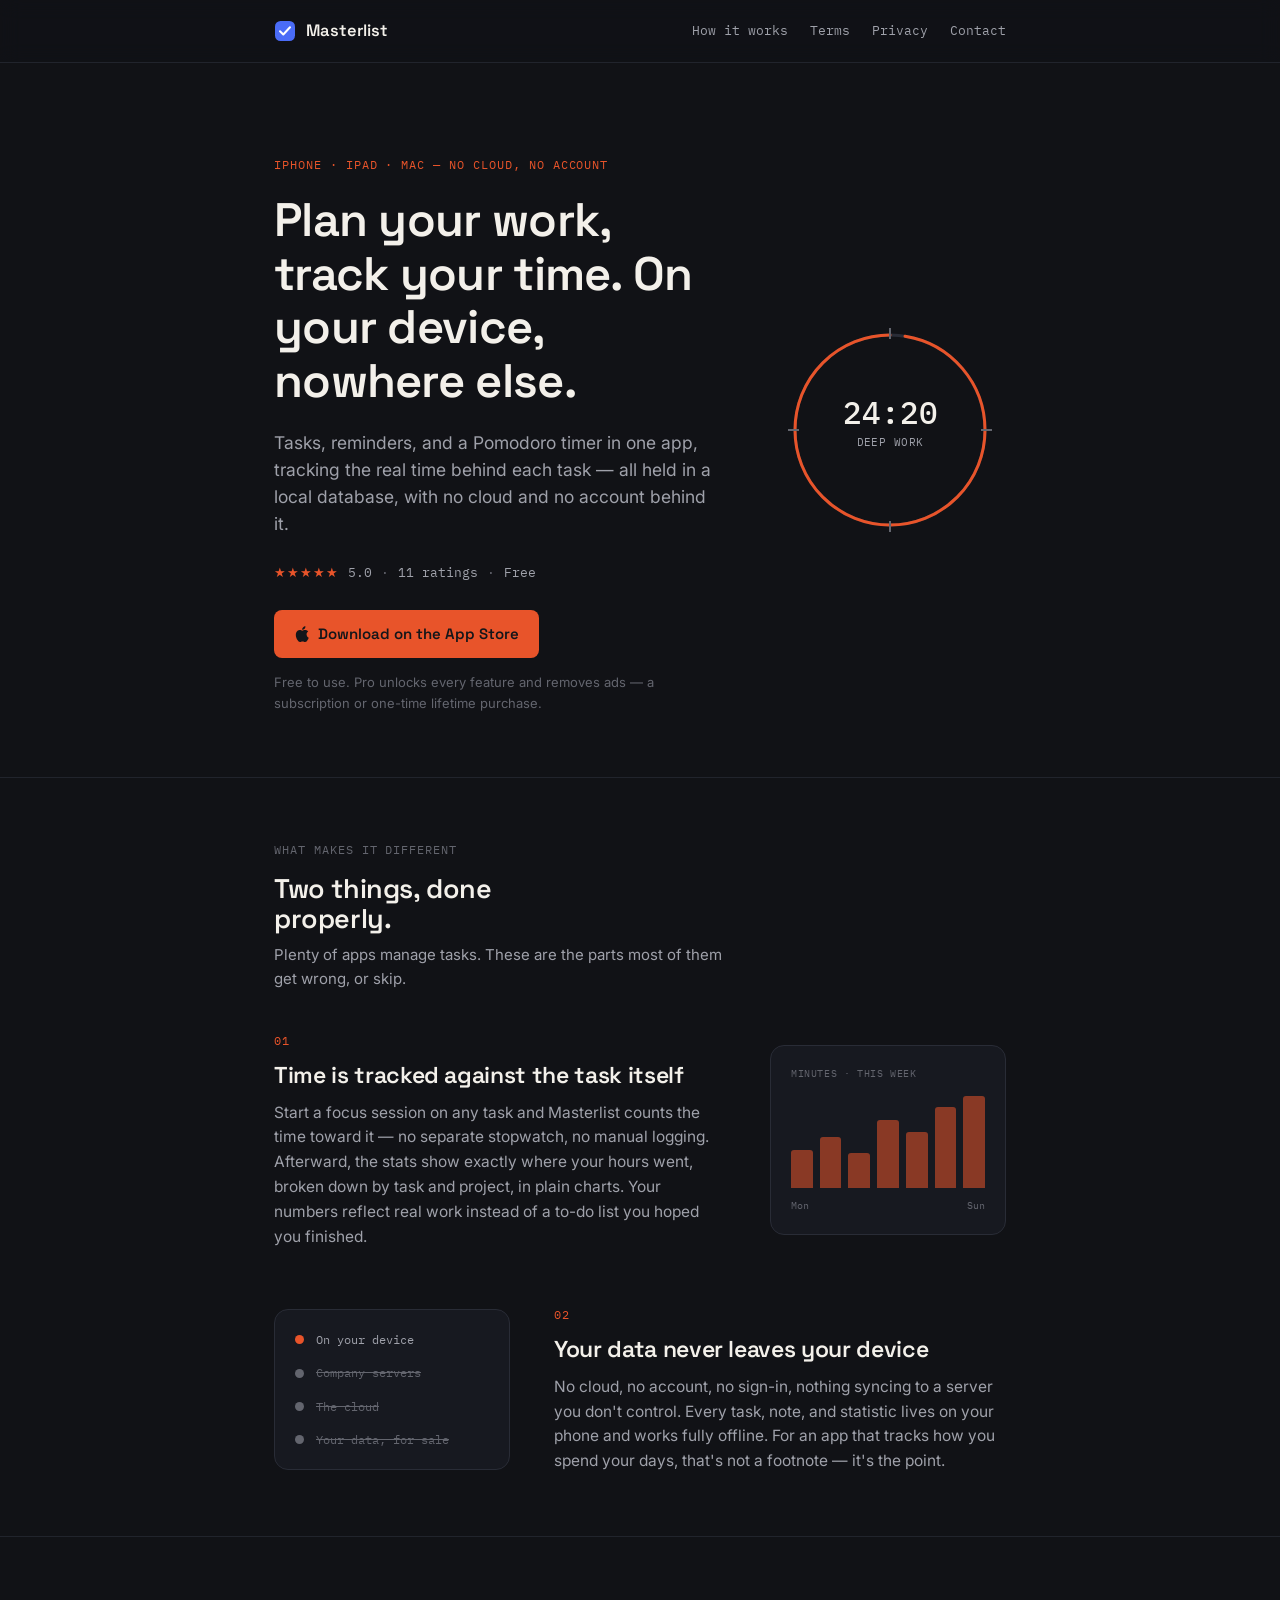
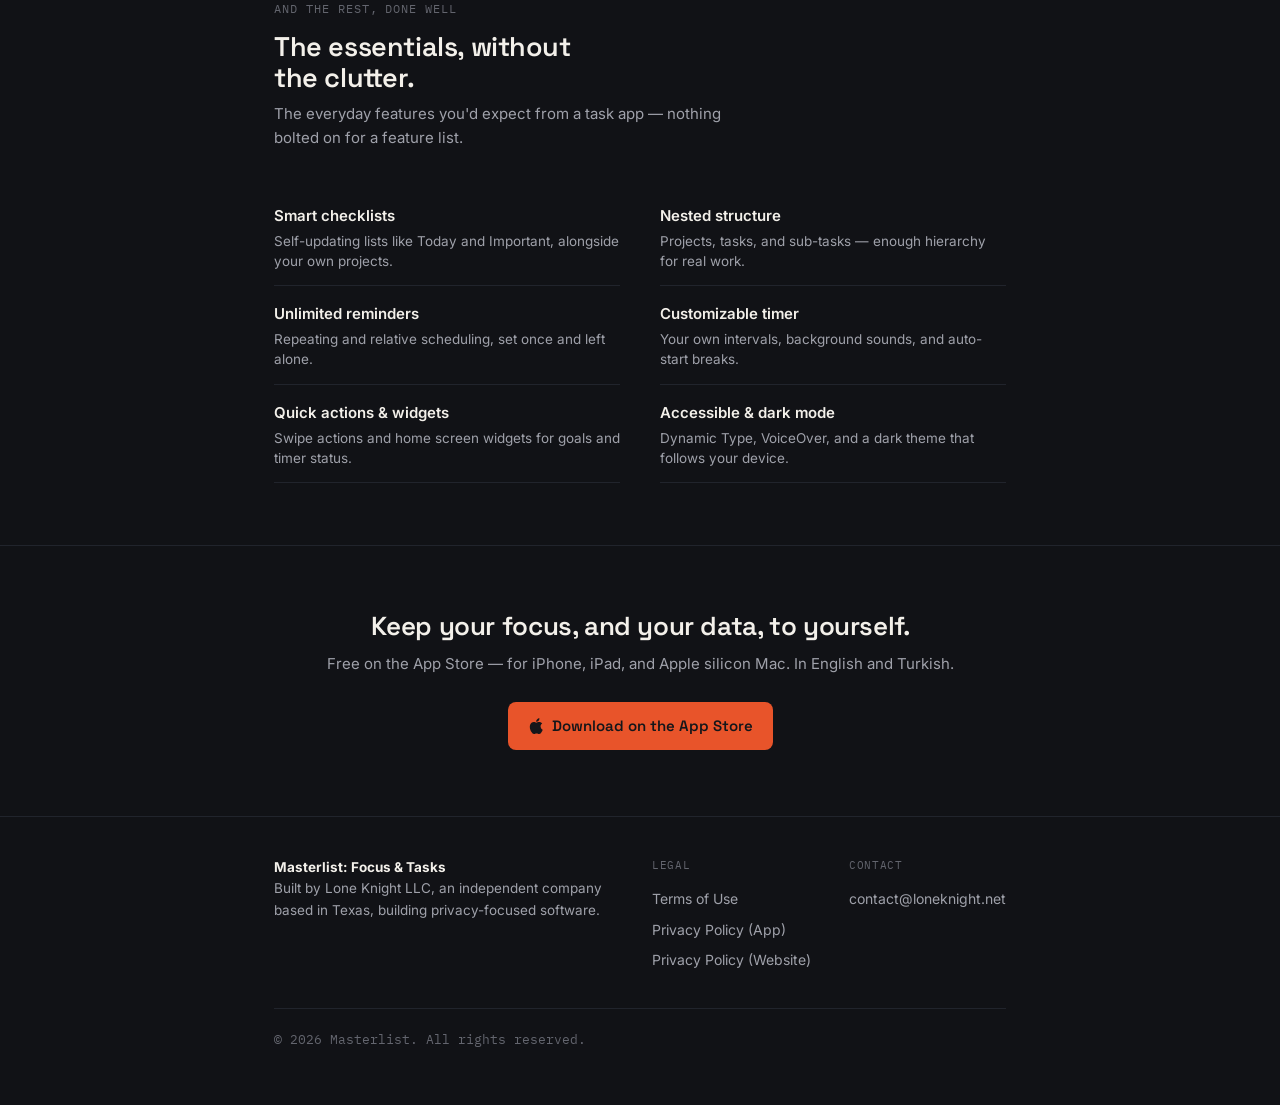
==== index.html @ 2f540fb7 "Initial commit" ====
<!doctype html>
<html lang="en">
<head>
<meta charset="utf-8">
<meta name="viewport" content="width=device-width, initial-scale=1">
<title>Masterlist — Tasks, focus timer, and time tracking, kept on your device</title>
<meta name="description" content="Tasks, reminders, and a Pomodoro timer in one app for iPhone, iPad, and Mac. Tracks the time behind each task, and stores everything in a local database on your device — no cloud, no account.">
<link rel="stylesheet" href="styles.css">
<link rel="icon" href="data:,">
</head>
<body>

<header class="hd">
  <div class="wrap">
    <a href="index.html" class="brand">
      <svg class="brand-mark" viewBox="0 0 22 22" fill="none">
        <rect x="1" y="1" width="20" height="20" rx="5.5" fill="#4a6cf7"/>
        <path d="M6 11.2L9.3 14.5L16 7.2" stroke="white" stroke-width="2" stroke-linecap="round" stroke-linejoin="round"/>
      </svg>
      Masterlist
    </a>
    <nav class="nav">
      <a href="#how">How it works</a>
      <a href="terms-of-use.html">Terms</a>
      <a href="privacy-policy-app.html">Privacy</a>
      <a href="mailto:contact@loneknight.net">Contact</a>
    </nav>
  </div>
</header>

<main>

  <!-- HERO -->
  <section class="hero">
    <div class="wrap hero-grid">
      <div class="hero-copy">
        <div class="eyebrow">iPhone · iPad · Mac — no cloud, no account</div>
        <h1 class="title">Plan your work, track your time. On your device, nowhere else.</h1>
        <p class="lede">Tasks, reminders, and a Pomodoro timer in one app, tracking the real time behind each task — all held in a local database, with no cloud and no account behind it.</p>
        <div class="rating">
          <span class="stars">★★★★★</span>
          <span>5.0</span><span class="sep">·</span>
          <span>11 ratings</span><span class="sep">·</span>
          <span>Free</span>
        </div>
        <a class="btn" href="https://apps.apple.com/us/app/masterlist-focus-tasks/id1486131008?platform=iphone">
          <svg width="15" height="18" viewBox="0 0 15 18" fill="currentColor"><path d="M12.5 9.6c0-2 1.6-3 1.7-3-.9-1.4-2.4-1.5-2.9-1.6-1.2-.1-2.4.7-3 .7-.6 0-1.6-.7-2.6-.7C4.4 5 3.2 5.7 2.5 7c-1.4 2.4-.4 6 1 8 .7 1 1.5 2 2.5 2 1 0 1.4-.6 2.6-.6 1.2 0 1.5.6 2.6.6 1.1 0 1.8-1 2.4-2 .8-1.1 1.1-2.2 1.1-2.3-.1 0-2.1-.8-2.1-3.1zM10.6 3.8c.5-.7.9-1.6.8-2.6-.8 0-1.8.6-2.4 1.2-.5.6-1 1.5-.8 2.4.9.1 1.8-.4 2.4-1z"/></svg>
          Download on the App Store
        </a>
        <p class="hero-fine">Free to use. Pro unlocks every feature and removes ads — a subscription or one-time lifetime purchase.</p>
      </div>

      <div class="dial-wrap">
        <svg class="dial" viewBox="0 0 232 232" role="img" aria-label="A focus timer counting down on the task 'Deep work', its ring depleting as time runs out">
          <circle class="dial-track" cx="116" cy="116" r="95"/>
          <circle class="dial-arc" id="dialArc" cx="116" cy="116" r="95"/>
          <g class="dial-tick">
            <line x1="116" y1="14" x2="116" y2="25"/>
            <line x1="218" y1="116" x2="207" y2="116"/>
            <line x1="116" y1="218" x2="116" y2="207"/>
            <line x1="14" y1="116" x2="25" y2="116"/>
          </g>
          <text x="116" y="110" text-anchor="middle" class="dial-time" id="dialTime">25:00</text>
          <text x="116" y="132" text-anchor="middle" class="dial-task">DEEP WORK</text>
        </svg>
      </div>
    </div>
  </section>

  <!-- THE TWO PILLARS -->
  <section class="sec" id="how">
    <div class="wrap">
      <div class="kicker">What makes it different</div>
      <h2 class="sec-title">Two things, done properly.</h2>
      <p class="sec-sub">Plenty of apps manage tasks. These are the parts most of them get wrong, or skip.</p>

      <div class="pillar">
        <div class="pillar-body">
          <div class="pillar-index">01</div>
          <h3>Time is tracked against the task itself</h3>
          <p>Start a focus session on any task and Masterlist counts the time toward it — no separate stopwatch, no manual logging. Afterward, the stats show exactly where your hours went, broken down by task and project, in plain charts. Your numbers reflect real work instead of a to-do list you hoped you finished.</p>
        </div>
        <div class="pillar-art" aria-hidden="true">
          <div class="chart-cap">Minutes · this week</div>
          <div class="bars">
            <span style="height:42%"></span>
            <span style="height:56%"></span>
            <span style="height:38%"></span>
            <span style="height:74%"></span>
            <span style="height:61%"></span>
            <span style="height:88%"></span>
            <span style="height:100%"></span>
          </div>
          <div class="chart-foot"><span>Mon</span><span>Sun</span></div>
        </div>
      </div>

      <div class="pillar flip">
        <div class="pillar-body">
          <div class="pillar-index">02</div>
          <h3>Your data never leaves your device</h3>
          <p>No cloud, no account, no sign-in, nothing syncing to a server you don't control. Every task, note, and statistic lives on your phone and works fully offline. For an app that tracks how you spend your days, that's not a footnote — it's the point.</p>
        </div>
        <div class="pillar-art" aria-hidden="true">
          <div class="priv-art">
            <div class="priv-row on">
              <span class="priv-dot"></span>
              <span class="lbl">On your device</span>
            </div>
            <div class="priv-row off">
              <span class="priv-dot"></span>
              <span class="lbl">Company servers</span>
            </div>
            <div class="priv-row off">
              <span class="priv-dot"></span>
              <span class="lbl">The cloud</span>
            </div>
            <div class="priv-row off">
              <span class="priv-dot"></span>
              <span class="lbl">Your data, for sale</span>
            </div>
          </div>
        </div>
      </div>
    </div>
  </section>

  <!-- EVERYTHING ELSE -->
  <section class="sec">
    <div class="wrap">
      <div class="kicker">And the rest, done well</div>
      <h2 class="sec-title">The essentials, without the clutter.</h2>
      <p class="sec-sub">The everyday features you'd expect from a task app — nothing bolted on for a feature list.</p>

      <div class="rest">
        <div class="rest-item">
          <h4>Smart checklists</h4>
          <p>Self-updating lists like Today and Important, alongside your own projects.</p>
        </div>
        <div class="rest-item">
          <h4>Nested structure</h4>
          <p>Projects, tasks, and sub-tasks — enough hierarchy for real work.</p>
        </div>
        <div class="rest-item">
          <h4>Unlimited reminders</h4>
          <p>Repeating and relative scheduling, set once and left alone.</p>
        </div>
        <div class="rest-item">
          <h4>Customizable timer</h4>
          <p>Your own intervals, background sounds, and auto-start breaks.</p>
        </div>
        <div class="rest-item">
          <h4>Quick actions &amp; widgets</h4>
          <p>Swipe actions and home screen widgets for goals and timer status.</p>
        </div>
        <div class="rest-item">
          <h4>Accessible &amp; dark mode</h4>
          <p>Dynamic Type, VoiceOver, and a dark theme that follows your device.</p>
        </div>
      </div>
    </div>
  </section>

  <!-- DOWNLOAD -->
  <section class="cta">
    <div class="wrap">
      <h2>Keep your focus, and your data, to yourself.</h2>
      <p>Free on the App Store — for iPhone, iPad, and Apple silicon Mac. In English and Turkish.</p>
      <a class="btn" href="https://apps.apple.com/us/app/masterlist-focus-tasks/id1486131008?platform=iphone">
        <svg width="15" height="18" viewBox="0 0 15 18" fill="currentColor"><path d="M12.5 9.6c0-2 1.6-3 1.7-3-.9-1.4-2.4-1.5-2.9-1.6-1.2-.1-2.4.7-3 .7-.6 0-1.6-.7-2.6-.7C4.4 5 3.2 5.7 2.5 7c-1.4 2.4-.4 6 1 8 .7 1 1.5 2 2.5 2 1 0 1.4-.6 2.6-.6 1.2 0 1.5.6 2.6.6 1.1 0 1.8-1 2.4-2 .8-1.1 1.1-2.2 1.1-2.3-.1 0-2.1-.8-2.1-3.1zM10.6 3.8c.5-.7.9-1.6.8-2.6-.8 0-1.8.6-2.4 1.2-.5.6-1 1.5-.8 2.4.9.1 1.8-.4 2.4-1z"/></svg>
        Download on the App Store
      </a>
    </div>
  </section>

</main>

<footer class="ft">
  <div class="wrap">
    <div class="ft-grid">
      <div class="ft-about">
        <strong style="color:var(--text)">Masterlist: Focus &amp; Tasks</strong><br>
        Built by Lone Knight LLC, an independent company based in Texas, building privacy-focused software.
      </div>
      <div class="ft-col">
        <span class="lbl">Legal</span>
        <a href="terms-of-use.html">Terms of Use</a>
        <a href="privacy-policy-app.html">Privacy Policy (App)</a>
        <a href="privacy-policy-website.html">Privacy Policy (Website)</a>
      </div>
      <div class="ft-col">
        <span class="lbl">Contact</span>
        <a href="mailto:contact@loneknight.net">contact@loneknight.net</a>
      </div>
    </div>
    <div class="ft-bottom">© 2026 Masterlist. All rights reserved.</div>
  </div>
</footer>

<script>
(function () {
  var timeEl = document.getElementById('dialTime');
  var arcEl  = document.getElementById('dialArc');
  if (!timeEl || !arcEl) return;

  var C = 2 * Math.PI * 95;   // ring circumference (~596.9)
  var TOTAL = 25 * 60;        // a real 25:00 Pomodoro session
  var SPEED = 25;             // demo runs faster than real time so the ring visibly moves
  var reduce = window.matchMedia && window.matchMedia('(prefers-reduced-motion: reduce)').matches;

  function paint(remaining) {
    var r = Math.max(0, remaining);
    var m = Math.floor(r / 60);
    var s = Math.ceil(r % 60);
    if (s === 60) { s = 0; m += 1; }
    timeEl.textContent = m + ':' + (s < 10 ? '0' : '') + s;
    var arcLen = C * (r / TOTAL);            // remaining time = length of the red arc
    arcEl.style.strokeDasharray = arcLen.toFixed(1) + ' ' + C.toFixed(1);
  }

  // Reduced-motion: hold one correct, consistent frame and stop.
  if (reduce) { paint(TOTAL); return; }

  var start = null;
  function tick(now) {
    if (start === null) start = now;
    var elapsed = ((now - start) / 1000) * SPEED;
    if (elapsed >= TOTAL) { start = now; elapsed = 0; }   // loop into a fresh session
    paint(TOTAL - elapsed);
    requestAnimationFrame(tick);
  }
  requestAnimationFrame(tick);
})();
</script>

</body>
</html>
---- styles.css ----
/* ===========================================================
   Masterlist — landing site
   Concept: a focus instrument. Dark, quiet, precise.
   One accent (tomato — the color of the app's own stat charts
   and of the Pomodoro tomato). Monospace is reserved for
   measured things: times, counts, labels.
   =========================================================== */

@import url('https://fonts.googleapis.com/css2?family=Space+Grotesk:wght@400;500;600;700&family=Inter:wght@400;500;600&family=IBM+Plex+Mono:wght@400;500&display=swap');

:root {
  --bg: #111216;
  --bg-1: #171920;
  --bg-2: #1e212a;
  --line: #292c36;
  --line-soft: #21242c;

  --text: #f3f0ea;
  --dim: #9fa1aa;
  --faint: #63656e;

  --accent: #e8542a;      /* tomato */
  --accent-hi: #ff6a3d;
  --accent-soft: rgba(232,84,42,0.10);
  --icon-blue: #4a6cf7;   /* factual app-icon color, used only in the mark */

  --display: 'Space Grotesk', sans-serif;
  --body: 'Inter', sans-serif;
  --mono: 'IBM Plex Mono', monospace;

  --w: 780px;
}

* { box-sizing: border-box; }

html { scroll-behavior: smooth; }
@media (prefers-reduced-motion: reduce) {
  html { scroll-behavior: auto; }
  * { animation: none !important; transition: none !important; }
}

body {
  margin: 0;
  background: var(--bg);
  color: var(--text);
  font-family: var(--body);
  font-size: 16px;
  line-height: 1.6;
  -webkit-font-smoothing: antialiased;
}

a { color: var(--accent); text-decoration: none; }
a:hover { text-decoration: underline; }
a:focus-visible, button:focus-visible {
  outline: 2px solid var(--accent);
  outline-offset: 3px;
  border-radius: 2px;
}

h1, h2, h3 {
  font-family: var(--display);
  font-weight: 600;
  line-height: 1.14;
  letter-spacing: -0.015em;
  margin: 0;
}

.wrap { max-width: var(--w); margin: 0 auto; padding: 0 24px; }
.mono { font-family: var(--mono); }

/* ---------- header ---------- */

.hd {
  position: sticky; top: 0; z-index: 20;
  background: rgba(17,18,22,0.82);
  backdrop-filter: blur(10px);
  border-bottom: 1px solid var(--line-soft);
}
.hd .wrap { display: flex; align-items: center; justify-content: space-between; height: 62px; }

.brand {
  display: flex; align-items: center; gap: 10px;
  color: var(--text); font-family: var(--display);
  font-weight: 600; font-size: 16.5px;
}
.brand:hover { text-decoration: none; }
.brand-mark { width: 22px; height: 22px; flex-shrink: 0; }

.nav { display: flex; gap: 22px; }
.nav a {
  color: var(--dim); font-size: 13px; font-family: var(--mono);
}
.nav a:hover { color: var(--text); text-decoration: none; }

/* ---------- buttons ---------- */

.btn {
  display: inline-flex; align-items: center; gap: 9px;
  background: var(--accent); color: #14161a;
  font-family: var(--display); font-weight: 600; font-size: 15px;
  padding: 12px 20px; border-radius: 8px;
  transition: background .15s ease, transform .15s ease;
}
.btn:hover { background: var(--accent-hi); text-decoration: none; transform: translateY(-1px); }
.btn svg { display: block; }

/* ---------- hero ---------- */

.hero { padding: 92px 0 64px; }
.hero-grid { display: flex; align-items: center; gap: 52px; }
.hero-copy { flex: 1 1 340px; }

.eyebrow {
  font-family: var(--mono); font-size: 12px;
  letter-spacing: .08em; text-transform: uppercase;
  color: var(--accent); margin-bottom: 20px;
}

h1.title {
  font-size: clamp(32px, 5.2vw, 47px);
  margin-bottom: 20px;
}

.lede {
  color: var(--dim); font-size: 17.5px; line-height: 1.55;
  max-width: 44ch; margin: 0 0 26px;
}

.rating {
  display: flex; align-items: center; gap: 9px;
  font-family: var(--mono); font-size: 13px; color: var(--dim);
  margin-bottom: 26px;
}
.rating .stars { color: var(--accent); letter-spacing: 1px; }
.rating .sep { color: var(--faint); }

.hero-fine { color: var(--faint); font-size: 13px; margin: 14px 0 0; }

/* hero signature: the focus dial */
.dial-wrap { flex: 0 0 auto; width: 232px; }
.dial { width: 232px; height: 232px; }
.dial-track { fill: none; stroke: var(--line); stroke-width: 3; }
.dial-arc {
  fill: none; stroke: var(--accent); stroke-width: 3; stroke-linecap: round;
  transform-origin: 116px 116px; transform: rotate(90deg) scale(-1, 1);
  stroke-dasharray: 596.9 596.9;
}
.dial-tick { stroke: var(--faint); stroke-width: 2; }
.dial-time { font-family: var(--mono); fill: var(--text); font-size: 31px; font-weight: 500; }
.dial-task { font-family: var(--mono); fill: var(--dim); font-size: 10.5px; letter-spacing: .04em; }

/* ---------- section shell ---------- */

.sec { padding: 62px 0; border-top: 1px solid var(--line-soft); }

.kicker {
  font-family: var(--mono); font-size: 12px;
  letter-spacing: .08em; text-transform: uppercase;
  color: var(--faint); margin-bottom: 14px;
}
.sec > .wrap > h2.sec-title {
  font-size: 27px; max-width: 20ch; margin-bottom: 8px;
}
.sec-sub { color: var(--dim); font-size: 15px; max-width: 52ch; margin: 0 0 40px; }

/* ---------- the two pillars ---------- */

.pillar { display: flex; gap: 44px; align-items: center; }
.pillar + .pillar { margin-top: 56px; }
.pillar.flip { flex-direction: row-reverse; }

.pillar-body { flex: 1 1 320px; }
.pillar-index {
  font-family: var(--mono); font-size: 12px; color: var(--accent);
  letter-spacing: .1em; margin-bottom: 12px;
}
.pillar h3 { font-size: 23px; margin-bottom: 12px; }
.pillar p { color: var(--dim); font-size: 15.5px; margin: 0; }

.pillar-art {
  flex: 0 0 236px; width: 236px;
  background: var(--bg-1); border: 1px solid var(--line);
  border-radius: 14px; padding: 20px;
}

/* mini bar chart art */
.chart-cap {
  font-family: var(--mono); font-size: 10px; color: var(--faint);
  letter-spacing: .06em; text-transform: uppercase; margin-bottom: 14px;
}
.bars { display: flex; align-items: flex-end; gap: 7px; height: 92px; }
.bars span {
  flex: 1; background: var(--accent); border-radius: 3px 3px 0 0;
  opacity: .55; transition: opacity .2s ease;
}
.pillar-art:hover .bars span { opacity: .9; }
.chart-foot {
  display: flex; justify-content: space-between;
  font-family: var(--mono); font-size: 10px; color: var(--faint);
  margin-top: 10px;
}

/* privacy art: device holds data, cloud is struck */
.priv-art { display: flex; flex-direction: column; gap: 14px; align-items: center; }
.priv-row {
  display: flex; align-items: center; gap: 12px; width: 100%;
  font-family: var(--mono); font-size: 12px;
}
.priv-row .lbl { color: var(--dim); }
.priv-row.on .dot { background: var(--accent); }
.priv-row.off .lbl { color: var(--faint); text-decoration: line-through; }
.priv-dot { width: 9px; height: 9px; border-radius: 50%; background: var(--faint); flex-shrink: 0; }
.priv-row.on .priv-dot { background: var(--accent); }
.priv-glyph { flex-shrink: 0; }

/* ---------- everything else grid ---------- */

.rest {
  display: grid; grid-template-columns: 1fr 1fr;
  gap: 2px 40px;
}
.rest-item { padding: 14px 0; border-bottom: 1px solid var(--line-soft); }
.rest-item h4 {
  font-family: var(--body); font-weight: 600; font-size: 15px;
  margin: 0 0 3px; color: var(--text);
}
.rest-item p { margin: 0; color: var(--dim); font-size: 13.5px; line-height: 1.5; }

/* ---------- download band ---------- */

.cta { padding: 66px 0; border-top: 1px solid var(--line-soft); text-align: center; }
.cta h2 { font-size: 26px; margin-bottom: 10px; }
.cta p { color: var(--dim); font-size: 15px; margin: 0 0 26px; }

/* ---------- footer ---------- */

.ft { border-top: 1px solid var(--line-soft); padding: 40px 0 56px; }
.ft-grid { display: flex; flex-wrap: wrap; gap: 32px; justify-content: space-between; }
.ft-about { max-width: 340px; color: var(--dim); font-size: 13.5px; }
.ft-col { display: flex; flex-direction: column; gap: 8px; }
.ft-col .lbl {
  font-family: var(--mono); font-size: 11px; text-transform: uppercase;
  letter-spacing: .06em; color: var(--faint); margin-bottom: 6px;
}
.ft-col a { color: var(--dim); font-size: 14px; }
.ft-col a:hover { color: var(--text); }
.ft-bottom {
  margin-top: 36px; padding-top: 20px; border-top: 1px solid var(--line-soft);
  color: var(--faint); font-size: 12.5px; font-family: var(--mono);
}

/* ---------- legal pages ---------- */

.legal main { padding: 60px 0 80px; }
.legal .updated { font-family: var(--mono); color: var(--faint); font-size: 13px; margin-bottom: 8px; }
.legal h1 { font-size: 30px; margin-bottom: 28px; }
.legal h2 { font-size: 18px; margin: 34px 0 12px; }
.legal p, .legal li { color: var(--dim); font-size: 15px; line-height: 1.7; }
.legal ul { padding-left: 20px; }
.legal a { text-decoration: underline; }
.legal code {
  font-family: var(--mono); font-size: 13px;
  background: var(--bg-2); padding: 1px 5px; border-radius: 4px; color: var(--text);
}
.back {
  display: inline-flex; align-items: center; gap: 6px;
  font-family: var(--mono); font-size: 13px; color: var(--dim); margin-bottom: 30px;
}
.back:hover { color: var(--accent); text-decoration: none; }

/* ---------- responsive ---------- */

@media (max-width: 720px) {
  .nav { display: none; }
  .hero { padding: 64px 0 48px; }
  .hero-grid { flex-direction: column-reverse; align-items: flex-start; gap: 36px; }
  .dial-wrap, .dial { width: 176px; }
  .dial { height: 176px; }
  .pillar, .pillar.flip { flex-direction: column; align-items: flex-start; gap: 24px; }
  .pillar-art { width: 100%; flex-basis: auto; }
  .rest { grid-template-columns: 1fr; gap: 0; }
}
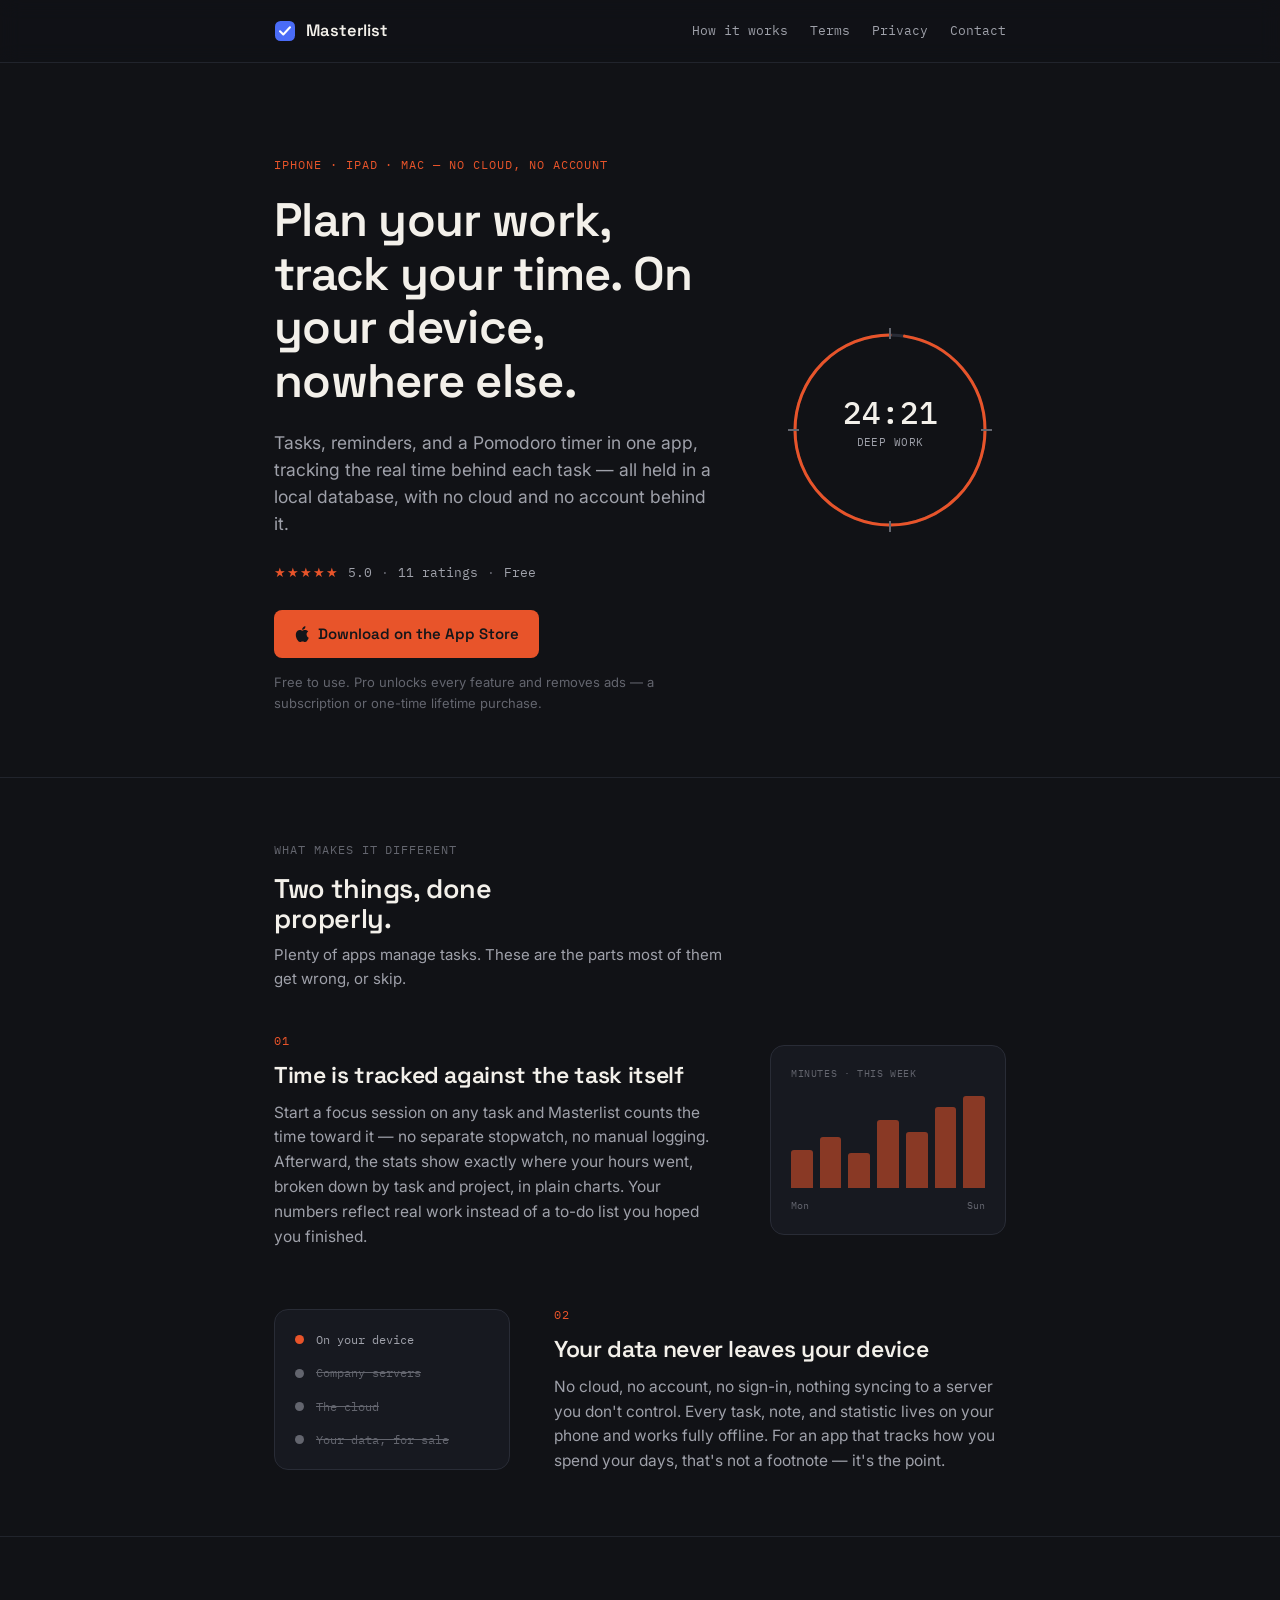
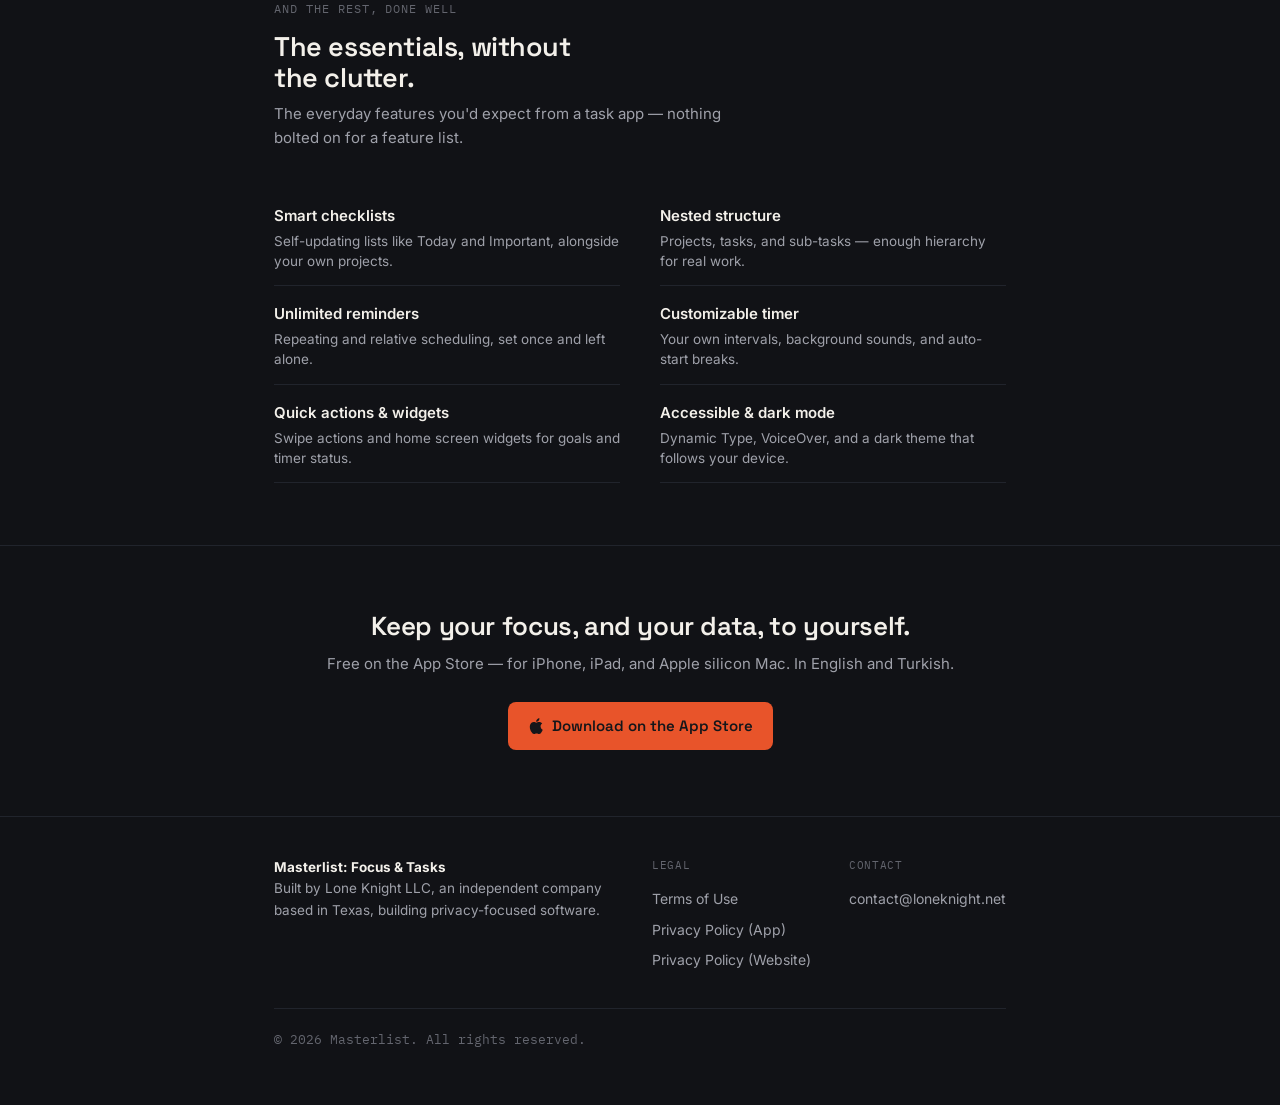
==== commit c87e655b: "Serve each document at its own address /privacy-policy/ is the app's privacy policy and /terms-of-us" ====
--- a/index.html
+++ b/index.html
@@ -5,14 +5,14 @@
 <meta name="viewport" content="width=device-width, initial-scale=1">
 <title>Masterlist — Tasks, focus timer, and time tracking, kept on your device</title>
 <meta name="description" content="Tasks, reminders, and a Pomodoro timer in one app for iPhone, iPad, and Mac. Tracks the time behind each task, and stores everything in a local database on your device — no cloud, no account.">
-<link rel="stylesheet" href="styles.css">
+<link rel="stylesheet" href="/styles.css">
 <link rel="icon" href="data:,">
 </head>
 <body>
 
 <header class="hd">
   <div class="wrap">
-    <a href="index.html" class="brand">
+    <a href="/" class="brand">
       <svg class="brand-mark" viewBox="0 0 22 22" fill="none">
         <rect x="1" y="1" width="20" height="20" rx="5.5" fill="#4a6cf7"/>
         <path d="M6 11.2L9.3 14.5L16 7.2" stroke="white" stroke-width="2" stroke-linecap="round" stroke-linejoin="round"/>
@@ -21,8 +21,8 @@
     </a>
     <nav class="nav">
       <a href="#how">How it works</a>
-      <a href="terms-of-use.html">Terms</a>
-      <a href="privacy-policy-app.html">Privacy</a>
+      <a href="/terms-of-use/">Terms</a>
+      <a href="/privacy-policy/">Privacy</a>
       <a href="mailto:contact@loneknight.net">Contact</a>
     </nav>
   </div>
@@ -184,9 +184,9 @@
       </div>
       <div class="ft-col">
         <span class="lbl">Legal</span>
-        <a href="terms-of-use.html">Terms of Use</a>
-        <a href="privacy-policy-app.html">Privacy Policy (App)</a>
-        <a href="privacy-policy-website.html">Privacy Policy (Website)</a>
+        <a href="/terms-of-use/">Terms of Use</a>
+        <a href="/privacy-policy/">Privacy Policy (App)</a>
+        <a href="/website-privacy-policy/">Privacy Policy (Website)</a>
       </div>
       <div class="ft-col">
         <span class="lbl">Contact</span>
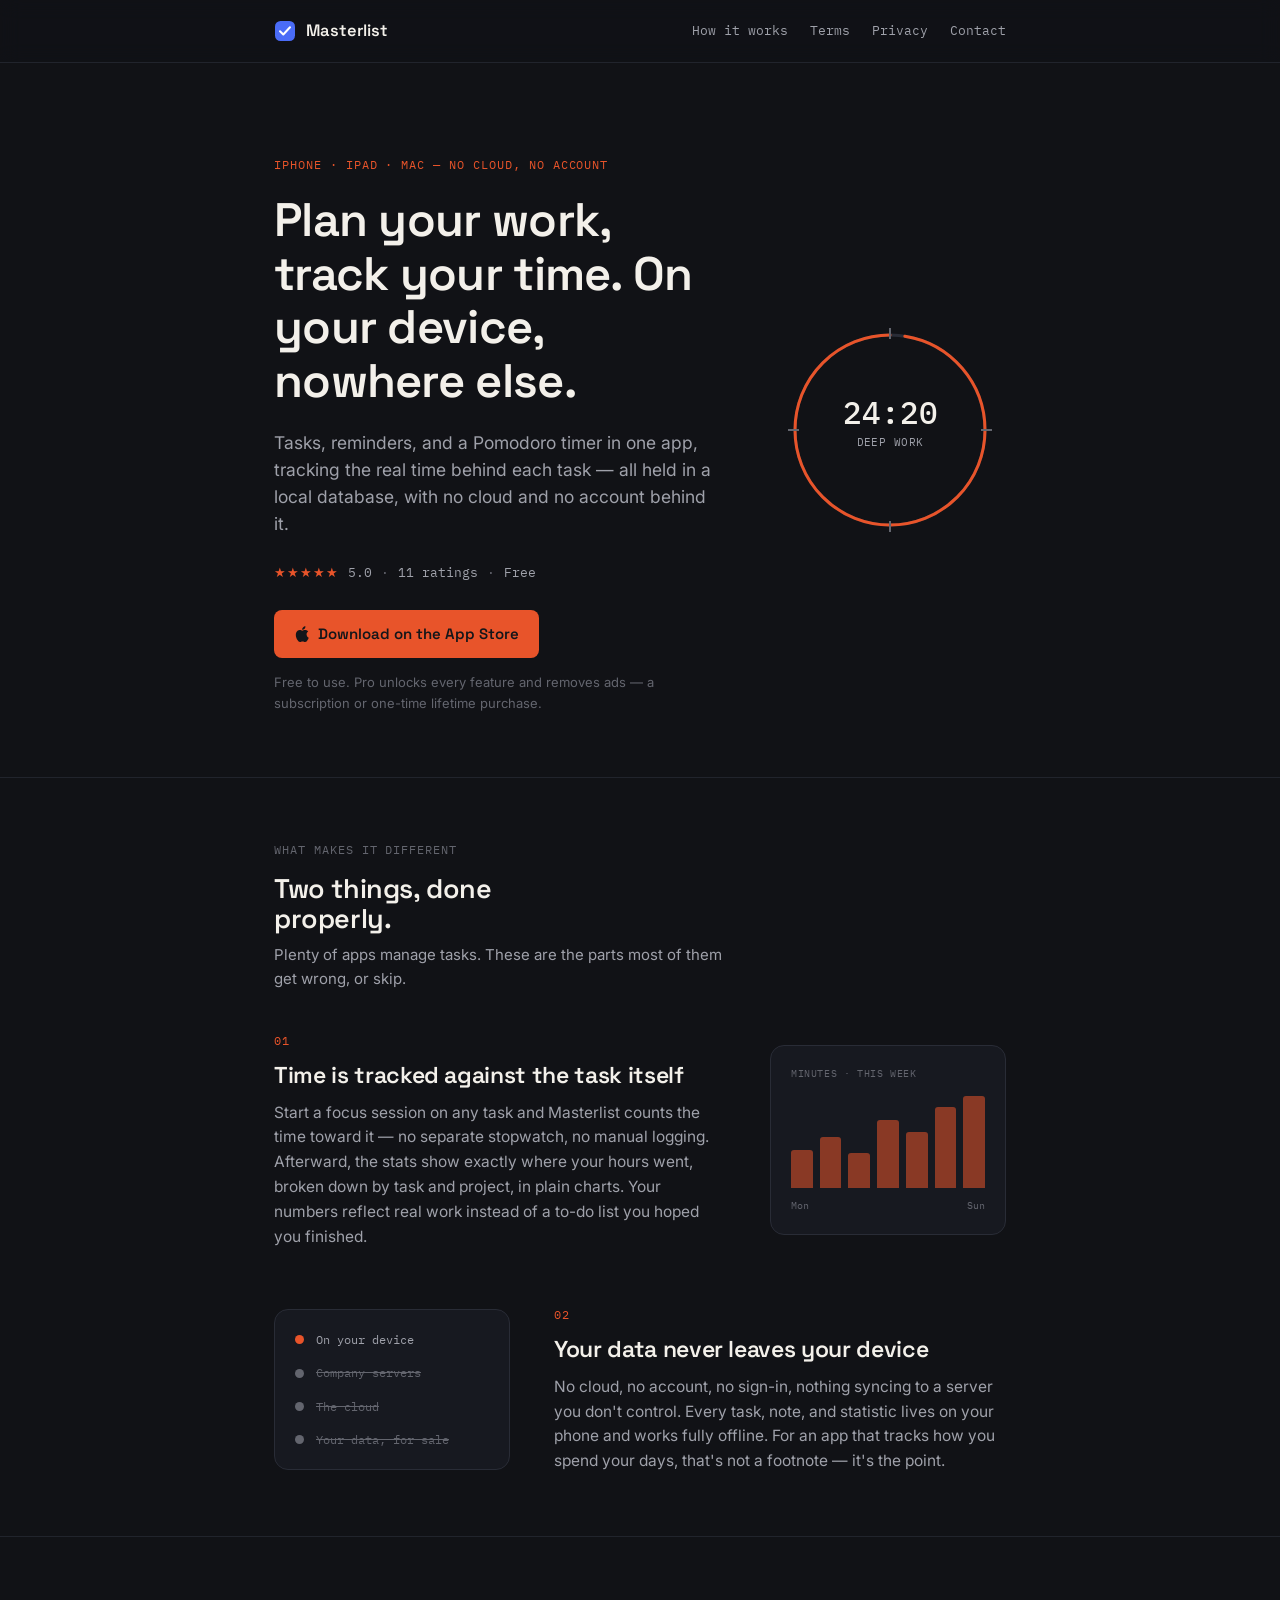
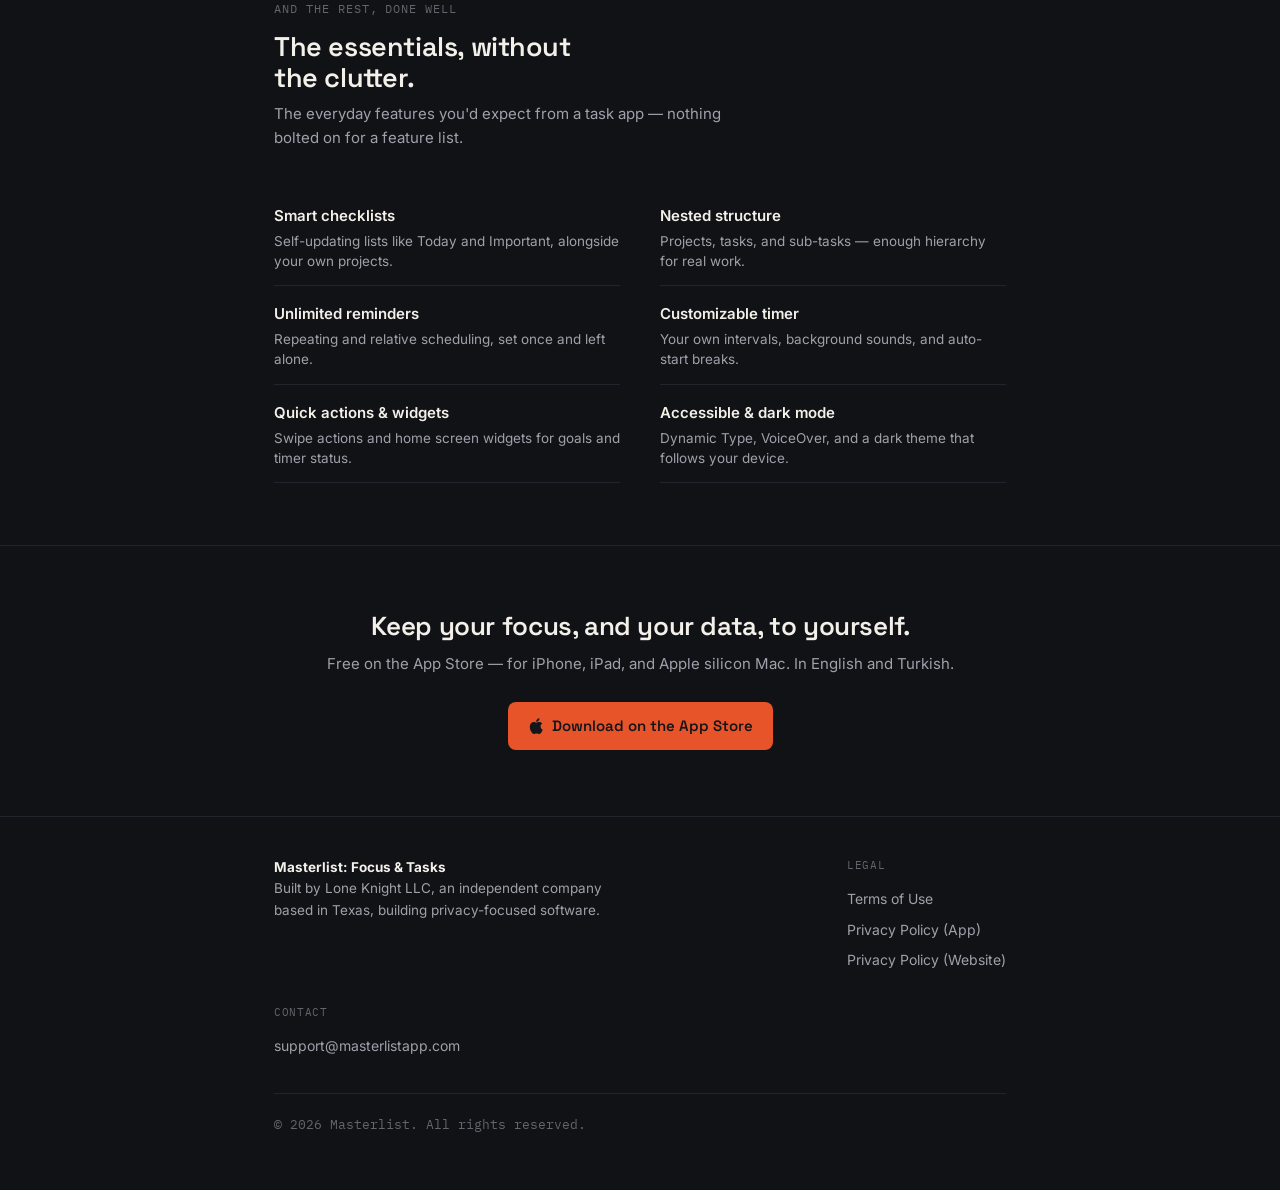
==== commit c87c274d: "Add a contact page and use support@masterlistapp.com" ====
--- a/index.html
+++ b/index.html
@@ -23,7 +23,7 @@
       <a href="#how">How it works</a>
       <a href="/terms-of-use/">Terms</a>
       <a href="/privacy-policy/">Privacy</a>
-      <a href="mailto:contact@loneknight.net">Contact</a>
+      <a href="mailto:support@masterlistapp.com">Contact</a>
     </nav>
   </div>
 </header>
@@ -190,7 +190,7 @@
       </div>
       <div class="ft-col">
         <span class="lbl">Contact</span>
-        <a href="mailto:contact@loneknight.net">contact@loneknight.net</a>
+        <a href="mailto:support@masterlistapp.com">support@masterlistapp.com</a>
       </div>
     </div>
     <div class="ft-bottom">© 2026 Masterlist. All rights reserved.</div>
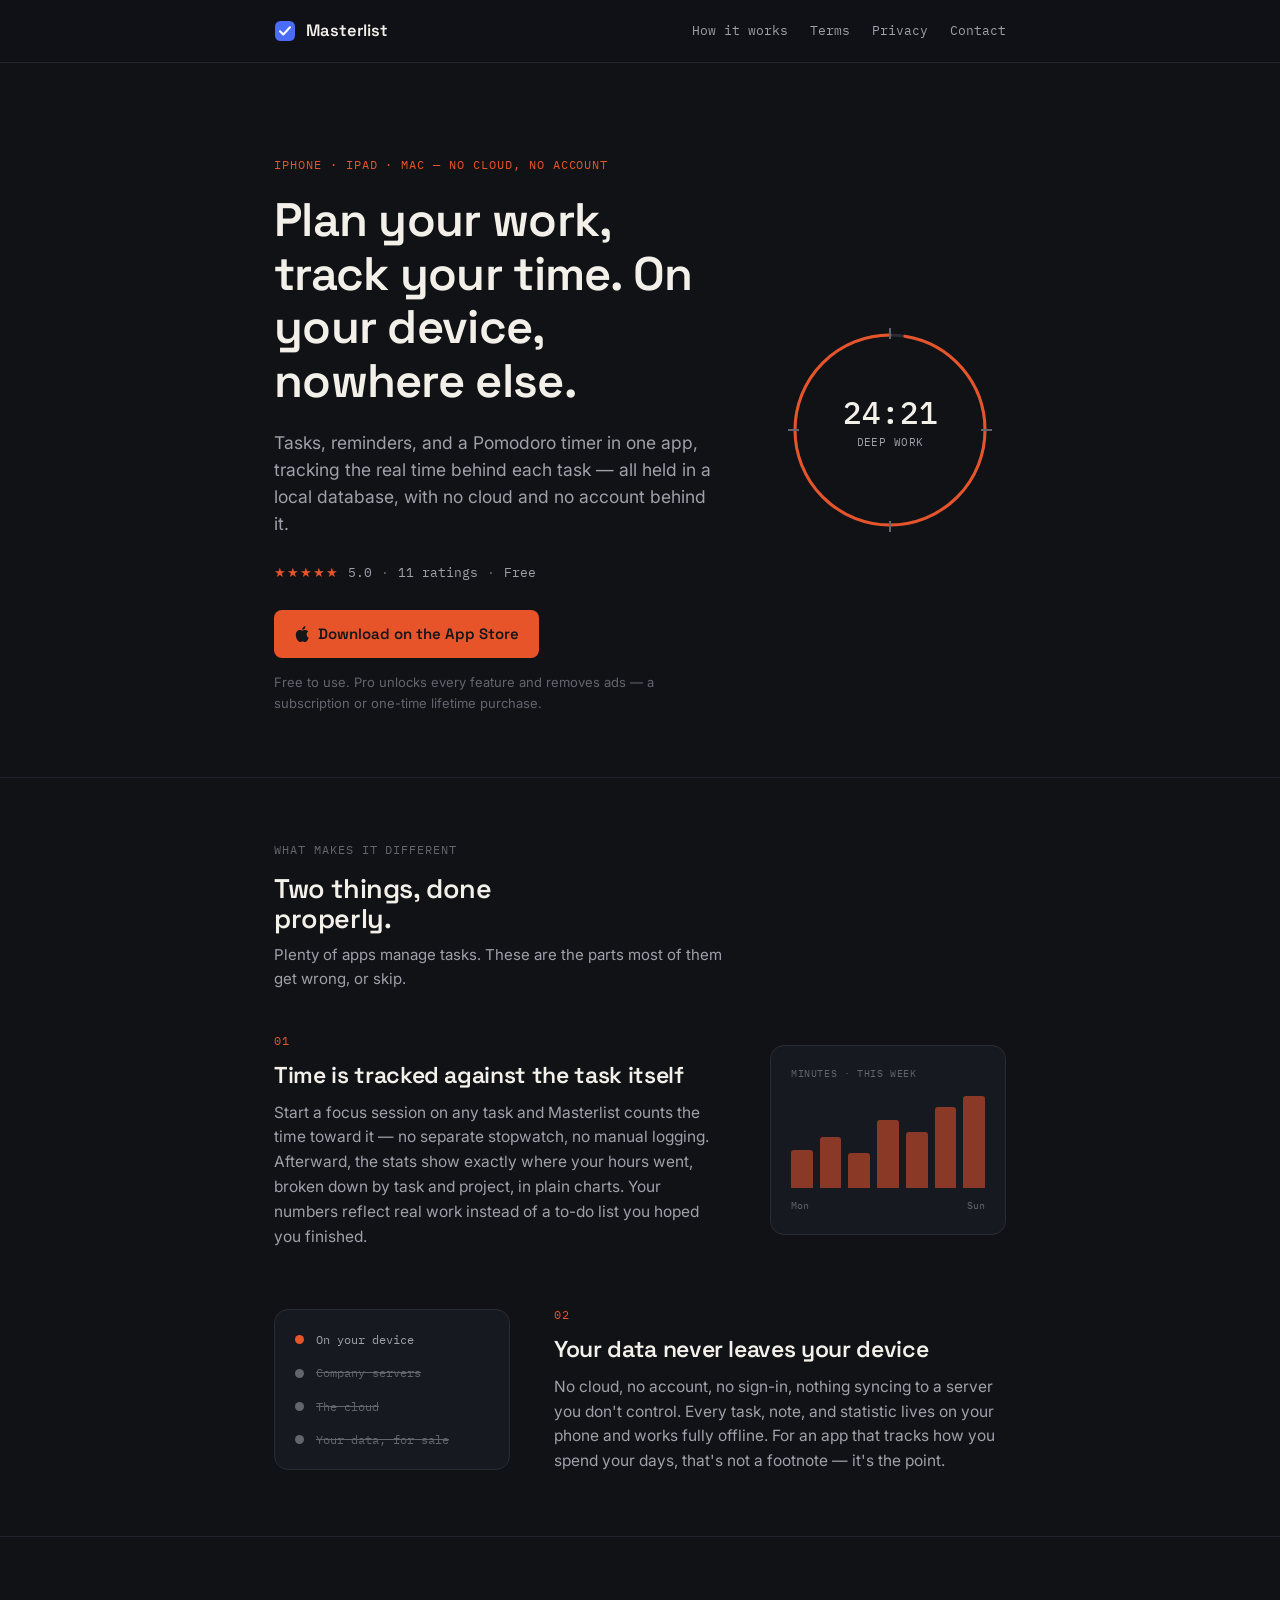
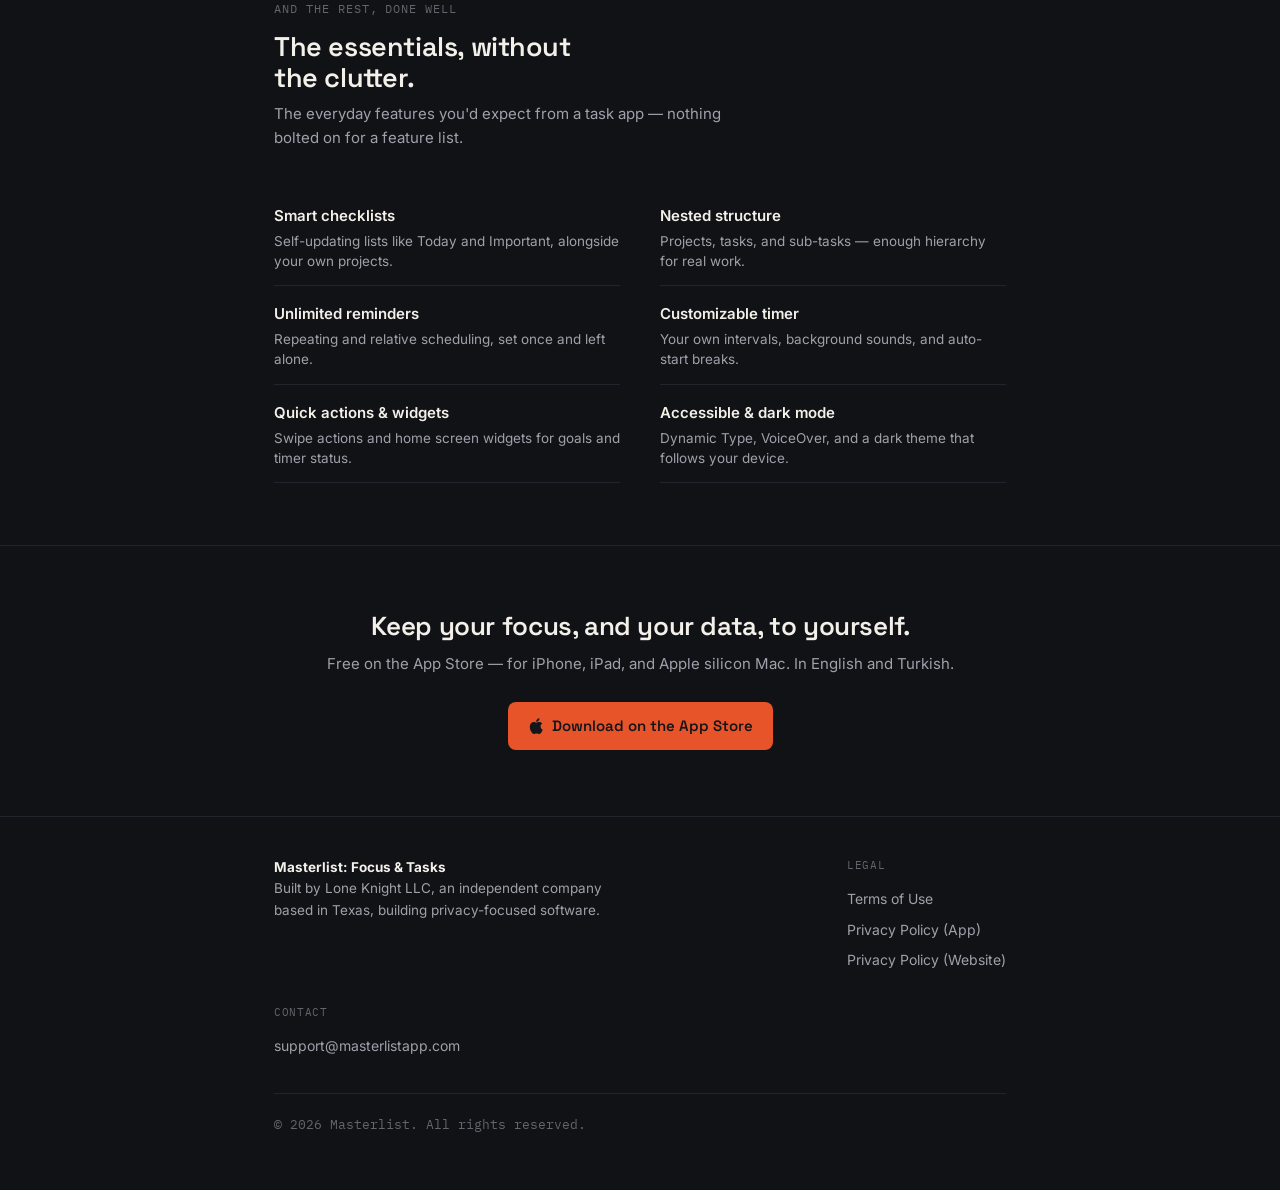
==== commit 9e97b50c: "Open the contact page from the menu" ====
--- a/index.html
+++ b/index.html
@@ -23,7 +23,7 @@
       <a href="#how">How it works</a>
       <a href="/terms-of-use/">Terms</a>
       <a href="/privacy-policy/">Privacy</a>
-      <a href="mailto:support@masterlistapp.com">Contact</a>
+      <a href="/contact/">Contact</a>
     </nav>
   </div>
 </header>
